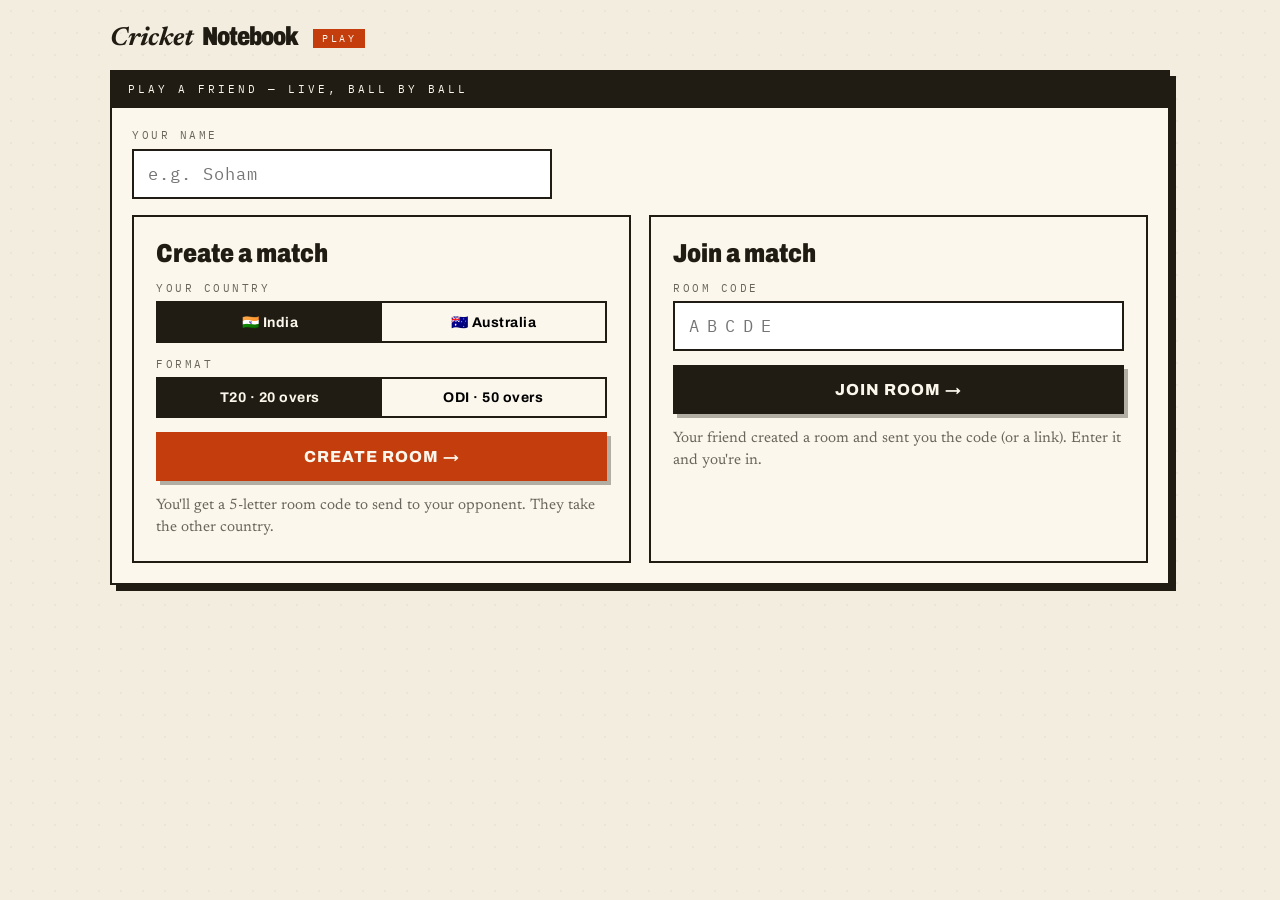
==== play.html @ 0487ade1 "Add two-player online PLAY mode: squads, step engine, Firebase rooms, landing page - squads.js: 50 a" ====
<!DOCTYPE html>
<html lang="en">
<head>
<meta charset="UTF-8">
<meta name="viewport" content="width=device-width, initial-scale=1.0">
<title>Play — Cricket Notebook</title>
<link rel="preconnect" href="https://fonts.googleapis.com">
<link rel="preconnect" href="https://fonts.gstatic.com" crossorigin>
<link href="https://fonts.googleapis.com/css2?family=Archivo:wdth,wght@62..125,400..900&family=Newsreader:ital,opsz,wght@0,6..72,400..700;1,6..72,400..700&family=IBM+Plex+Mono:wght@400;500;600&display=swap" rel="stylesheet">
<link rel="stylesheet" href="play.css">
</head>
<body>
<div class="wrap">

  <header class="top">
    <a class="brand" href="index.html">
      <span class="t1">Cricket</span><span class="t2">Notebook</span>
      <span class="mode-chip">PLAY</span>
    </a>
    <div class="room-chip" id="room-chip" style="display:none">
      ROOM <b id="room-code-chip">—</b>
      <button id="copy-room" title="Copy invite link">⧉</button>
    </div>
  </header>

  <!-- ============ ENTRY ============ -->
  <section class="screen on" id="s-entry">
    <div class="panel">
      <div class="panel-cap">PLAY A FRIEND — LIVE, BALL BY BALL</div>
      <div class="panel-body" style="display:flex;flex-direction:column;gap:16px">
        <label style="display:flex;flex-direction:column;gap:7px;max-width:420px">
          <span class="klabel">YOUR NAME</span>
          <input id="name-input" class="cn-input" maxlength="18" placeholder="e.g. Soham">
        </label>
        <div class="split">
          <div class="entry-card panel" style="box-shadow:none;border-width:2px">
            <h2>Create a match</h2>
            <div style="display:flex;flex-direction:column;gap:6px">
              <span class="klabel">YOUR COUNTRY</span>
              <div class="seg" id="seg-country">
                <button data-v="India" class="sel">🇮🇳 India</button>
                <button data-v="Australia">🇦🇺 Australia</button>
              </div>
            </div>
            <div style="display:flex;flex-direction:column;gap:6px">
              <span class="klabel">FORMAT</span>
              <div class="seg" id="seg-format">
                <button data-v="T20" class="sel">T20 · 20 overs</button>
                <button data-v="ODI">ODI · 50 overs</button>
              </div>
            </div>
            <button class="btn hot" id="create-btn">CREATE ROOM →</button>
            <p class="hint">You'll get a 5-letter room code to send to your opponent. They take the other country.</p>
          </div>
          <div class="entry-card panel" style="box-shadow:none;border-width:2px">
            <h2>Join a match</h2>
            <div style="display:flex;flex-direction:column;gap:6px">
              <span class="klabel">ROOM CODE</span>
              <input id="join-code" class="cn-input" maxlength="5" placeholder="ABCDE" style="letter-spacing:8px;text-transform:uppercase">
            </div>
            <button class="btn" id="join-btn">JOIN ROOM →</button>
            <p class="hint">Your friend created a room and sent you the code (or a link). Enter it and you're in.</p>
          </div>
        </div>
      </div>
    </div>
  </section>

  <!-- ============ LOBBY ============ -->
  <section class="screen" id="s-lobby">
    <div class="panel">
      <div class="panel-cap">MATCH LOBBY — <span id="lobby-format"></span></div>
      <div class="lobby-players">
        <div class="lp p1" id="lp1"><span class="who">PLAYER 1</span><div class="nm">—</div><div class="ct">—</div></div>
        <div class="lobby-vs">vs</div>
        <div class="lp p2 empty" id="lp2"><span class="who">PLAYER 2</span><div class="nm">waiting…</div><div class="ct">share the code ↓</div></div>
      </div>
      <div class="share-row">
        <div class="share-code" id="share-code">—</div>
        <button class="btn ghost" id="copy-link-btn">Copy invite link</button>
      </div>
      <div class="waiting-inline" id="lobby-wait"><span class="spin3"><i></i><i></i><i></i></span> waiting for your opponent to join…</div>
    </div>
  </section>

  <!-- ============ SQUAD PICK ============ -->
  <section class="screen" id="s-squad">
    <div class="panel">
      <div class="panel-cap" id="squad-cap">PICK YOUR XI</div>
      <div class="panel-body squad-head">
        <div>
          <div class="h-serif" style="font-size:24px" id="squad-title">Your 25-man squad</div>
          <div class="hint">Tap 11 players. You need a wicketkeeper, and remember: <b>low bowling number = better bowler</b>. Numbers show your picking order — that's the batting order draft (you can fix it next).</div>
        </div>
        <div class="pick-count"><b id="pick-n">0</b>/11 PICKED</div>
      </div>
      <div class="squad-grid" id="squad-grid"></div>
      <div class="squad-foot">
        <span class="warn" id="squad-warn"></span>
        <button class="btn hot" id="squad-next" disabled>SET BATTING ORDER →</button>
      </div>
    </div>
  </section>

  <!-- ============ BATTING ORDER ============ -->
  <section class="screen" id="s-order">
    <div class="panel">
      <div class="panel-cap">BATTING ORDER</div>
      <div class="panel-body">
        <div class="h-serif" style="font-size:24px">Who walks out first?</div>
        <div class="hint">Use ▲▼ to arrange 1–11. Your openers face the new ball; keep a finisher for the death.</div>
      </div>
      <div class="order-list" id="order-list"></div>
      <div class="squad-foot">
        <button class="btn ghost" id="order-back">← BACK TO SQUAD</button>
        <button class="btn hot" id="order-confirm">CONFIRM XI ✓</button>
      </div>
    </div>
  </section>

  <!-- ============ WAIT FOR OPPONENT XI ============ -->
  <section class="screen" id="s-waitxi">
    <div class="panel">
      <div class="panel-cap">XI LOCKED IN</div>
      <div class="waiting-inline" style="padding:44px 20px"><span class="spin3"><i></i><i></i><i></i></span>
        <span id="waitxi-line">waiting for your opponent to pick their XI…</span></div>
    </div>
  </section>

  <!-- ============ TOSS ============ -->
  <section class="screen" id="s-toss">
    <div class="panel">
      <div class="panel-cap">THE TOSS</div>
      <div class="toss-stage">
        <div class="coin" id="coin">🪙</div>
        <div class="toss-res" id="toss-res">…</div>
        <div class="toss-btns" id="toss-btns" style="display:none">
          <button class="btn hot big" id="choose-bat">BAT FIRST</button>
          <button class="btn big" id="choose-bowl">BOWL FIRST</button>
        </div>
        <div class="waiting-inline" id="toss-wait" style="display:none"><span class="spin3"><i></i><i></i><i></i></span> waiting for their call…</div>
      </div>
    </div>
  </section>

  <!-- ============ PLAY ============ -->
  <section class="screen" id="s-play">
    <div class="turn-banner" id="turn-banner"><span class="dotp"></span><span id="turn-main">—</span><small id="turn-sub"></small></div>

    <div class="score-strip">
      <div class="score-cell hero">
        <span class="klabel" id="sc-team">BATTING</span>
        <span class="v" id="sc-score">0/0</span>
      </div>
      <div class="score-cell"><span class="klabel">OVERS</span><span class="v" id="sc-overs">0.0 <small id="sc-maxov"></small></span></div>
      <div class="score-cell"><span class="klabel">RUN RATE</span><span class="v" id="sc-rr">—</span></div>
      <div class="score-cell" id="sc-target-cell" style="display:none"><span class="klabel">NEED</span><span class="v" id="sc-need">—</span></div>
      <div class="score-cell"><span class="klabel">PHASE</span><span class="v" style="font-size:16px;padding-top:5px" id="sc-phase">—</span></div>
    </div>

    <div class="play-grid">
      <div style="display:flex;flex-direction:column;gap:18px">
        <div class="panel">
          <div class="panel-cap">AT THE CREASE</div>
          <div class="crease">
            <div class="bat-card striker" id="bc-striker">
              <span class="onstrike">ON STRIKE</span>
              <div class="nm" id="bs-name">—</div>
              <div class="rn"><span id="bs-runs">0</span><small> (<span id="bs-balls">0</span>)</small></div>
              <div class="pbar"><div class="lbl"><span>TOTAL STRIKES</span><span id="bs-cap">0/0</span></div><div class="track"><i id="bs-capbar"></i></div></div>
              <div class="pbar vsb"><div class="lbl"><span>VS THIS BOWLER</span><span id="bs-vs">0/0</span></div><div class="track"><i id="bs-vsbar"></i></div></div>
            </div>
            <div class="bat-card" id="bc-partner">
              <div class="nm" id="bp-name">—</div>
              <div class="rn"><span id="bp-runs">0</span><small> (<span id="bp-balls">0</span>)</small></div>
              <div class="pbar"><div class="lbl"><span>TOTAL STRIKES</span><span id="bp-cap">0/0</span></div><div class="track"><i id="bp-capbar"></i></div></div>
            </div>
          </div>
          <div class="bowler-line">
            <span class="klabel">BOWLING</span>
            <span class="bw" id="bl-name">—</span>
            <span class="fig" id="bl-fig"></span>
            <span style="flex:1"></span>
            <span class="phase-pill" id="phase-pill">—</span>
          </div>
        </div>

        <div class="panel">
          <div class="panel-cap">BALL BY BALL</div>
          <div class="feed" id="feed"></div>
        </div>
      </div>

      <div style="display:flex;flex-direction:column;gap:18px">
        <div class="panel">
          <div class="panel-cap" id="action-cap">NEXT BALL</div>
          <div class="action-panel">
            <button id="face-btn" disabled>
              <span class="ring"></span><span class="core"></span>
              <span id="face-label">FACE BALL</span>
              <small id="face-sub">charging…</small>
            </button>
            <div class="await-line" id="await-line"></div>
          </div>
        </div>
        <div class="panel">
          <div class="panel-cap">MATCH SITUATION</div>
          <div class="panel-body" style="font-family:'Newsreader',serif;font-size:15.5px;line-height:1.55" id="situation">—</div>
        </div>
      </div>
    </div>
  </section>

  <!-- ============ INNINGS BREAK ============ -->
  <section class="screen" id="s-break">
    <div class="panel">
      <div class="panel-cap">INNINGS BREAK</div>
      <div class="break-stage">
        <div class="result-wm" id="break-kick">First innings closed</div>
        <div class="big-num" id="break-score">—</div>
        <div class="h-serif" style="font-size:20px" id="break-line">—</div>
        <button class="btn hot big" id="break-continue" style="display:none">START THE CHASE →</button>
        <div class="waiting-inline" id="break-wait" style="display:none"><span class="spin3"><i></i><i></i><i></i></span> waiting for the chasing side…</div>
      </div>
      <div class="panel-body" id="break-card"></div>
    </div>
  </section>

  <!-- ============ RESULT ============ -->
  <section class="screen" id="s-result">
    <div class="panel">
      <div class="panel-cap">MATCH RESULT</div>
      <div class="break-stage">
        <div class="result-wm">FULL TIME</div>
        <div class="big-num" id="res-title">—</div>
        <div class="h-serif" style="font-size:22px" id="res-sub">—</div>
        <a class="btn hot big" href="play.html" style="text-decoration:none">PLAY AGAIN →</a>
      </div>
      <div class="panel-body" id="res-cards"></div>
    </div>
  </section>
</div>

<!-- ============ BOWLER PICK MODAL ============ -->
<div id="bowl-modal">
  <div class="bowl-box">
    <div class="panel-cap">PICK YOUR BOWLER — OVER <span id="bowl-over">1</span></div>
    <div class="bowl-list" id="bowl-list"></div>
  </div>
</div>

<!-- ============ DELIVERY ANIMATION ============ -->
<div id="delivery">
  <div class="dl-stage">
    <div class="dl-line" id="dl-line">THE BOWLER TURNS AT THE TOP OF HIS MARK…</div>
    <div class="dl-pitch">
      <div class="dl-strip"></div>
      <div class="dl-crease l"></div><div class="dl-crease r"></div>
      <div class="stumps l"><i></i><i></i><i></i></div>
      <div class="stumps r"><i></i><i></i><i></i></div>
      <div class="dl-bowler"></div>
      <div class="dl-ball"></div>
    </div>
    <div class="dice-pair"><div class="dl-die" id="dl-d1">·</div><div class="dl-die" id="dl-d2">·</div></div>
    <div class="dl-result" id="dl-result">—</div>
    <div class="dl-sub" id="dl-sub"></div>
  </div>
</div>

<div id="net-loader"><div class="ldr-ball"></div><div class="ldr-line" id="net-line">CONNECTING…</div></div>
<div class="toast" id="toast"></div>

<script src="teams.js"></script>
<script src="engine.js"></script>
<script src="squads.js"></script>
<script src="playengine.js"></script>
<script src="net.js"></script>
<script src="play.js"></script>
</body>
</html>
---- play.css ----
/* ============================================================================
   Cricket Notebook — PLAY mode styles.
   Editorial theme shared with the sim (cream paper / ink / burnt orange), plus
   role colors: Player 1 = gold, Player 2 = blue. The whole screen is framed in
   the color of whoever must act — it should never be unclear whose turn it is.
   ========================================================================== */
:root{
  --paper:#F3EDDF; --card:#FBF7EC; --ink:#211C13; --orange:#C43D0C; --orange-hot:#E8532A;
  --gold:#D99000; --blue:#1849C6; --blue-pale:#5B7FE0;
  --rule:#211C1322; --muted:#211C13AA; --faint:#211C1355;
  --p1:#D99000; --p2:#1849C6;
  --me:var(--p1);
}
*{margin:0;padding:0;box-sizing:border-box}
html,body{min-height:100%}
body{
  background:var(--paper); color:var(--ink);
  font-family:"Archivo",system-ui,sans-serif;
  background-image:radial-gradient(#211C130A 1px, transparent 1px);
  background-size:22px 22px;
  padding-bottom:40px;
}
button{font-family:inherit;cursor:pointer}
input,select{font-family:inherit}

/* ---------- whose-turn frame: an unmissable colored border on the viewport --- */
body[data-turncolor="p1"]::after, body[data-turncolor="p2"]::after{
  content:""; position:fixed; inset:0; pointer-events:none; z-index:40;
  border:6px solid var(--p1);
  box-shadow:inset 0 0 34px -12px var(--p1);
  animation:framePulse 2.2s ease-in-out infinite;
}
body[data-turncolor="p2"]::after{ border-color:var(--p2); box-shadow:inset 0 0 34px -12px var(--p2); }
@keyframes framePulse{0%,100%{opacity:.95}50%{opacity:.55}}
@media (prefers-reduced-motion: reduce){ body::after{animation:none !important} }

.wrap{width:min(1060px,94vw);margin:0 auto;display:flex;flex-direction:column;gap:18px;padding-top:22px}

/* ---------- header ---------- */
header.top{display:flex;align-items:center;justify-content:space-between;gap:14px;flex-wrap:wrap}
.brand{display:flex;align-items:baseline;gap:9px;text-decoration:none;color:var(--ink)}
.brand .t1{font-family:"Newsreader",serif;font-style:italic;font-weight:700;font-size:26px}
.brand .t2{font-weight:900;font-size:26px;letter-spacing:-1px;font-stretch:75%}
.brand .mode-chip{font-family:"IBM Plex Mono",monospace;font-size:10px;letter-spacing:2.5px;background:var(--orange);color:var(--card);padding:3px 9px;margin-left:6px;transform:translateY(-3px)}
.room-chip{font-family:"IBM Plex Mono",monospace;font-size:12px;letter-spacing:2px;border:1.5px solid var(--ink);background:var(--card);padding:7px 12px;display:flex;gap:10px;align-items:center}
.room-chip b{font-size:15px;letter-spacing:4px}
.room-chip button{border:none;background:none;font-size:14px;padding:0 2px}

/* ---------- stage screens ---------- */
.screen{display:none;flex-direction:column;gap:18px}
.screen.on{display:flex}
.panel{border:2px solid var(--ink);background:var(--card);box-shadow:6px 6px 0 var(--ink)}
.panel-cap{font-family:"IBM Plex Mono",monospace;font-size:11px;letter-spacing:3px;border-bottom:2px solid var(--ink);padding:10px 16px;background:var(--ink);color:var(--card)}
.panel-body{padding:20px}

.h-serif{font-family:"Newsreader",serif;font-style:italic;font-weight:700}
.klabel{font-family:"IBM Plex Mono",monospace;font-size:11px;letter-spacing:2.5px;color:var(--muted);text-transform:uppercase}
.cn-input{
  border:2px solid var(--ink);background:#fff;padding:12px 14px;font-size:17px;width:100%;
  font-family:"IBM Plex Mono",monospace;letter-spacing:1px;
}
.cn-input:focus{outline:3px solid var(--gold)}
.btn{
  border:2px solid var(--ink);background:var(--ink);color:var(--card);
  font-weight:800;font-size:16px;letter-spacing:1px;padding:14px 22px;
  box-shadow:4px 4px 0 #211C1355;transition:transform .1s;
}
.btn:hover{transform:translate(-1px,-1px)}
.btn:active{transform:translate(2px,2px);box-shadow:none}
.btn:disabled{opacity:.4;cursor:not-allowed;transform:none}
.btn.hot{background:var(--orange);border-color:var(--orange)}
.btn.ghost{background:var(--card);color:var(--ink)}
.btn.big{font-size:19px;padding:18px 30px}

/* ---------- entry ---------- */
#s-entry .split{display:grid;grid-template-columns:1fr 1fr;gap:18px}
@media (max-width:760px){#s-entry .split{grid-template-columns:1fr}}
.entry-card{display:flex;flex-direction:column;gap:14px;padding:22px}
.entry-card h2{font-weight:900;font-size:26px;font-stretch:80%}
.seg{display:flex;border:2px solid var(--ink);overflow:hidden}
.seg button{flex:1;padding:11px 6px;background:var(--card);border:none;font-weight:700;font-size:14px;letter-spacing:.5px}
.seg button.sel{background:var(--ink);color:var(--card)}
.hint{font-family:"Newsreader",serif;font-size:15px;color:var(--muted);line-height:1.45}

/* ---------- lobby ---------- */
.lobby-players{display:grid;grid-template-columns:1fr auto 1fr;gap:16px;align-items:center;padding:26px 20px}
.lp{border:2px solid var(--ink);padding:18px;text-align:center;background:#fff;position:relative}
.lp .who{font-family:"IBM Plex Mono",monospace;font-size:10px;letter-spacing:2.5px;position:absolute;top:-11px;left:12px;padding:2px 8px;color:var(--card)}
.lp.p1 .who{background:var(--p1)} .lp.p2 .who{background:var(--p2)}
.lp .nm{font-weight:900;font-size:22px;margin-top:4px}
.lp .ct{font-family:"Newsreader",serif;font-style:italic;color:var(--muted);margin-top:2px}
.lp.empty{border-style:dashed;color:var(--faint)}
.lobby-vs{font-family:"Newsreader",serif;font-style:italic;font-size:22px}
.share-row{display:flex;gap:10px;align-items:center;justify-content:center;padding:0 20px 22px;flex-wrap:wrap}
.share-code{font-family:"IBM Plex Mono",monospace;font-size:34px;letter-spacing:10px;border:2px dashed var(--ink);padding:10px 20px;background:#fff}

/* ---------- squad picker ---------- */
.squad-head{display:flex;justify-content:space-between;align-items:center;gap:10px;flex-wrap:wrap}
.pick-count{font-family:"IBM Plex Mono",monospace;font-size:14px;letter-spacing:2px}
.pick-count b{font-size:20px;color:var(--orange)}
.squad-grid{display:grid;grid-template-columns:repeat(auto-fill,minmax(186px,1fr));gap:10px;padding:16px}
.pcard{
  border:2px solid var(--ink);background:#fff;padding:10px 12px;display:flex;flex-direction:column;gap:5px;
  cursor:pointer;user-select:none;position:relative;transition:transform .08s;
}
.pcard:hover{transform:translateY(-2px)}
.pcard.sel{background:var(--ink);color:var(--card)}
.pcard.sel .pr{color:var(--card)}
.pcard .nm{font-weight:800;font-size:14.5px;line-height:1.15;min-height:33px}
.pcard .pr{display:flex;gap:10px;font-family:"IBM Plex Mono",monospace;font-size:11.5px;color:var(--muted)}
.pcard .tag{position:absolute;top:8px;right:8px;font-family:"IBM Plex Mono",monospace;font-size:9px;letter-spacing:1.5px;padding:2px 6px;border:1px solid currentColor}
.pcard .num{position:absolute;bottom:8px;right:10px;font-family:"IBM Plex Mono",monospace;font-size:12px;color:var(--gold);font-weight:600}
.squad-foot{display:flex;justify-content:space-between;align-items:center;gap:12px;padding:0 16px 16px;flex-wrap:wrap}
.warn{font-family:"Newsreader",serif;font-style:italic;color:var(--orange);font-size:15px}

/* ---------- batting order ---------- */
.order-list{display:flex;flex-direction:column;gap:6px;padding:16px;max-width:560px}
.orow{display:flex;align-items:center;gap:12px;border:2px solid var(--ink);background:#fff;padding:8px 12px}
.orow .pos{font-family:"IBM Plex Mono",monospace;width:26px;font-size:15px;color:var(--orange);font-weight:600}
.orow .nm{flex:1;font-weight:800;font-size:15.5px}
.orow .pr{font-family:"IBM Plex Mono",monospace;font-size:11px;color:var(--muted)}
.orow .mv{display:flex;gap:4px}
.orow .mv button{border:1.5px solid var(--ink);background:var(--card);width:32px;height:30px;font-size:14px}
.orow .mv button:disabled{opacity:.25}

/* ---------- toss ---------- */
.toss-stage{display:flex;flex-direction:column;align-items:center;gap:22px;padding:40px 20px;text-align:center}
.coin{
  width:110px;height:110px;border-radius:50%;border:3px solid var(--ink);
  background:radial-gradient(circle at 35% 30%, #F5C64E, var(--gold) 70%);
  display:flex;align-items:center;justify-content:center;
  font-family:"Newsreader",serif;font-style:italic;font-weight:700;font-size:20px;
  animation:flip 1.1s cubic-bezier(.4,0,.6,1) 2;
}
@keyframes flip{0%{transform:rotateX(0)}100%{transform:rotateX(720deg)}}
.toss-res{font-size:26px;font-weight:900;font-stretch:80%}
.toss-btns{display:flex;gap:14px}

/* ---------- play screen ---------- */
.turn-banner{
  border:2px solid var(--ink);padding:13px 18px;display:flex;align-items:center;gap:14px;
  font-weight:900;font-size:17px;letter-spacing:.4px;color:#fff;
  box-shadow:4px 4px 0 var(--ink);
}
.turn-banner .dotp{width:12px;height:12px;border-radius:50%;background:#fff;animation:framePulse 1.4s infinite}
.turn-banner small{font-weight:500;font-family:"Newsreader",serif;font-style:italic;font-size:14.5px;opacity:.9;letter-spacing:0}

.score-strip{display:flex;gap:0;border:2px solid var(--ink);background:var(--card);box-shadow:6px 6px 0 var(--ink);flex-wrap:wrap}
.score-cell{padding:14px 20px;border-right:1.5px solid var(--rule);display:flex;flex-direction:column;gap:3px;flex:1;min-width:120px}
.score-cell .v{font-weight:900;font-size:26px;font-stretch:85%;white-space:nowrap}
.score-cell .v small{font-size:15px;color:var(--muted);font-weight:600}
.score-cell.hero{background:var(--ink);color:var(--card)}
.score-cell.hero .klabel{color:#F3EDDF99}

.play-grid{display:grid;grid-template-columns:1fr 340px;gap:18px;align-items:start}
@media (max-width:900px){.play-grid{grid-template-columns:1fr}}

/* crease cards */
.crease{display:grid;grid-template-columns:1fr 1fr;gap:12px;padding:16px}
@media (max-width:560px){.crease{grid-template-columns:1fr}}
.bat-card{border:2px solid var(--ink);background:#fff;padding:12px 14px;display:flex;flex-direction:column;gap:8px;position:relative}
.bat-card.striker{outline:3px solid var(--gold);outline-offset:2px}
.bat-card .nm{font-weight:900;font-size:17px}
.bat-card .rn{font-weight:900;font-size:26px}
.bat-card .rn small{font-size:13px;color:var(--muted);font-weight:500}
.onstrike{font-family:"IBM Plex Mono",monospace;font-size:9px;letter-spacing:2px;background:var(--gold);color:var(--ink);padding:2px 7px;position:absolute;top:-10px;right:10px}
.pbar{display:flex;flex-direction:column;gap:3px}
.pbar .lbl{display:flex;justify-content:space-between;font-family:"IBM Plex Mono",monospace;font-size:10px;letter-spacing:1.2px;color:var(--muted)}
.pbar .track{height:7px;border:1.5px solid var(--ink);background:var(--paper)}
.pbar .track i{display:block;height:100%;background:var(--orange);transition:width .35s}
.pbar.vsb .track i{background:var(--blue-pale)}

.bowler-line{display:flex;align-items:center;gap:12px;padding:0 16px 14px;flex-wrap:wrap}
.bowler-line .bw{font-weight:900;font-size:17px}
.bowler-line .fig{font-family:"IBM Plex Mono",monospace;font-size:12.5px;color:var(--muted)}
.phase-pill{font-family:"IBM Plex Mono",monospace;font-size:10px;letter-spacing:2px;padding:3px 9px;border:1.5px solid var(--ink)}
.phase-pill.pp{background:var(--gold);border-color:var(--gold);color:var(--ink)}
.phase-pill.death{background:var(--orange);border-color:var(--orange);color:#fff}

/* ---------- the FACE BALL charged button ---------- */
.action-panel{display:flex;flex-direction:column;align-items:center;gap:14px;padding:22px 16px;text-align:center}
#face-btn{
  width:158px;height:158px;border-radius:50%;border:none;position:relative;
  background:var(--paper);
  display:flex;align-items:center;justify-content:center;flex-direction:column;gap:4px;
  font-weight:900;font-size:19px;letter-spacing:.5px;color:var(--ink);
  transition:transform .1s;
}
#face-btn .ring{position:absolute;inset:0;border-radius:50%;
  background:conic-gradient(var(--me) calc(var(--chg,0)*1turn), #211C1320 0);
  -webkit-mask:radial-gradient(farthest-side, transparent calc(100% - 11px), #000 calc(100% - 10px));
          mask:radial-gradient(farthest-side, transparent calc(100% - 11px), #000 calc(100% - 10px));
}
#face-btn .core{position:absolute;inset:13px;border-radius:50%;border:2px solid var(--ink);background:var(--card);box-shadow:0 4px 0 #0002;transition:background .2s}
#face-btn span{position:relative;z-index:1}
#face-btn small{position:relative;z-index:1;font-family:"IBM Plex Mono",monospace;font-size:9px;letter-spacing:.8px;color:var(--muted);font-weight:500;max-width:104px;line-height:1.35}
#face-btn.ready:not(:disabled){cursor:pointer}
#face-btn.ready:not(:disabled) .core{background:var(--me);border-color:var(--ink)}
#face-btn.ready:not(:disabled) span{color:#fff}
#face-btn.ready:not(:disabled) small{color:#FFFFFFCC}
#face-btn.ready:not(:disabled):hover{transform:scale(1.04)}
#face-btn.ready:not(:disabled):active{transform:scale(.96)}
#face-btn:disabled{cursor:default}
#face-btn.ready:not(:disabled){animation:readyPulse 1.6s ease-in-out infinite}
@keyframes readyPulse{0%,100%{filter:drop-shadow(0 0 0px var(--me))}50%{filter:drop-shadow(0 0 14px var(--me))}}
.await-line{font-family:"Newsreader",serif;font-style:italic;font-size:16px;color:var(--muted);min-height:22px}

/* ---------- commentary feed ---------- */
.feed{display:flex;flex-direction:column;gap:0;max-height:420px;overflow-y:auto}
.fitem{display:flex;gap:12px;padding:10px 16px;border-bottom:1px solid var(--rule);font-size:14px;align-items:baseline}
.fitem .ov{font-family:"IBM Plex Mono",monospace;font-size:11.5px;color:var(--muted);min-width:38px}
.fitem .tx{flex:1;font-family:"Newsreader",serif;font-size:15px;line-height:1.4}
.fitem .badge{font-family:"IBM Plex Mono",monospace;font-size:10.5px;padding:2px 7px;letter-spacing:1px;white-space:nowrap}
.badge.runs4{background:var(--gold);color:var(--ink)} .badge.runs6{background:var(--orange);color:#fff}
.badge.wkt{background:#A31111;color:#fff} .badge.strike{background:#211C13;color:#F3EDDF} .badge.dot{border:1px solid var(--rule);color:var(--muted)}
.fitem.wicket{background:#A311110D}

/* ---------- delivery animation overlay ---------- */
#delivery{position:fixed;inset:0;z-index:60;display:none;align-items:center;justify-content:center;background:#211C13E6}
#delivery.on{display:flex}
.dl-stage{width:min(660px,92vw);display:flex;flex-direction:column;gap:26px;align-items:center}
.dl-pitch{
  width:100%;height:120px;position:relative;overflow:visible;
  background:linear-gradient(#7A9455,#69834A);border:3px solid #F3EDDF33;border-radius:10px;
}
.dl-strip{position:absolute;left:8%;right:8%;top:38px;height:44px;background:#C9B27A;border-radius:4px}
.dl-crease{position:absolute;top:34px;height:52px;width:3px;background:#F3EDDFDD}
.dl-crease.l{left:14%}.dl-crease.r{right:14%}
.stumps{position:absolute;top:30px;display:flex;gap:3px}
.stumps.l{left:calc(14% - 14px)}.stumps.r{right:calc(14% - 14px)}
.stumps i{width:4px;height:26px;background:#F3EDDF;display:block;transition:transform .5s cubic-bezier(.3,0,.4,1.4)}
#delivery.smash .stumps.r i:nth-child(1){transform:rotate(-58deg) translateY(-14px)}
#delivery.smash .stumps.r i:nth-child(2){transform:rotate(24deg) translate(10px,-18px)}
#delivery.smash .stumps.r i:nth-child(3){transform:rotate(70deg) translateY(-10px)}
.dl-bowler{
  position:absolute;top:44px;left:-30px;width:26px;height:26px;border-radius:50%;
  background:var(--paper);border:3px solid var(--ink);
}
#delivery.running .dl-bowler{animation:runup 1.05s cubic-bezier(.45,0,.9,.6) forwards}
@keyframes runup{0%{left:-30px}100%{left:16%}}
.dl-ball{
  position:absolute;top:54px;left:17%;width:13px;height:13px;border-radius:50%;
  background:radial-gradient(circle at 35% 30%, var(--orange-hot), var(--orange) 70%);
  opacity:0;
}
#delivery.flying .dl-ball{animation:deliver .62s cubic-bezier(.3,.4,.6,1) .95s forwards}
@keyframes deliver{0%{opacity:1;left:17%;top:50px}55%{top:66px}100%{opacity:1;left:80%;top:56px}}
#delivery.hit-six .dl-ball{animation:deliver .62s cubic-bezier(.3,.4,.6,1) .95s forwards, sixfly .8s cubic-bezier(.2,.5,.4,1) 1.62s forwards}
@keyframes sixfly{0%{left:80%;top:56px;opacity:1}100%{left:104%;top:-90px;opacity:1;transform:scale(.5)}}
#delivery.hit-four .dl-ball{animation:deliver .62s cubic-bezier(.3,.4,.6,1) .95s forwards, fourrace .7s linear 1.62s forwards}
@keyframes fourrace{0%{left:80%;top:56px}100%{left:106%;top:88px}}
.dl-line{font-family:"IBM Plex Mono",monospace;font-size:13px;letter-spacing:3px;color:#F3EDDFBB;min-height:18px;text-transform:uppercase}
.dl-result{
  font-weight:900;font-size:70px;letter-spacing:-1px;color:#F3EDDF;font-stretch:80%;
  opacity:0;transform:scale(.6);min-height:86px;display:flex;align-items:center;text-align:center;
}
#delivery.reveal .dl-result{animation:slam .5s cubic-bezier(.2,1.4,.4,1) forwards}
@keyframes slam{0%{opacity:0;transform:scale(2.4)}60%{opacity:1;transform:scale(.92)}100%{opacity:1;transform:scale(1)}}
.dl-result.six{color:var(--orange-hot)} .dl-result.four{color:var(--gold)} .dl-result.wkt{color:#FF5D5D}
.dl-sub{font-family:"Newsreader",serif;font-style:italic;font-size:18px;color:#F3EDDFAA;opacity:0;min-height:26px}
#delivery.reveal .dl-sub{animation:fadeup .4s ease .25s forwards}
@keyframes fadeup{to{opacity:1}}
#delivery.reveal.shake .dl-stage{animation:shake .4s}
@keyframes shake{0%,100%{transform:translate(0)}20%{transform:translate(-7px,3px)}40%{transform:translate(6px,-4px)}60%{transform:translate(-4px,2px)}80%{transform:translate(3px,-2px)}}
.dice-pair{display:flex;gap:10px;opacity:0}
#delivery.reveal .dice-pair{animation:fadeup .4s ease .15s forwards}
.dl-die{width:34px;height:34px;border-radius:7px;background:#F3EDDF;color:var(--ink);display:flex;align-items:center;justify-content:center;font-weight:900;font-size:19px}
@media (prefers-reduced-motion: reduce){
  #delivery *{animation-duration:.01s !important;animation-delay:0s !important}
}

/* ---------- bowler pick modal ---------- */
#bowl-modal{position:fixed;inset:0;z-index:55;display:none;align-items:center;justify-content:center;background:#211C1399;padding:16px}
#bowl-modal.on{display:flex}
.bowl-box{width:min(560px,94vw);max-height:86vh;overflow:auto;border:2px solid var(--ink);background:var(--card);box-shadow:8px 8px 0 var(--ink)}
.bowl-list{display:flex;flex-direction:column;gap:8px;padding:16px}
.bowl-opt{display:flex;align-items:center;gap:12px;border:2px solid var(--ink);background:#fff;padding:11px 14px;text-align:left;font-size:15px}
.bowl-opt:hover{background:var(--gold);}
.bowl-opt .nm{font-weight:800;flex:1}
.bowl-opt .fig{font-family:"IBM Plex Mono",monospace;font-size:12px;color:var(--muted)}
.bowl-opt .ty{font-family:"IBM Plex Mono",monospace;font-size:10px;letter-spacing:1.5px;border:1px solid var(--ink);padding:2px 6px}

/* ---------- innings break / result ---------- */
.break-stage{display:flex;flex-direction:column;align-items:center;gap:18px;padding:34px 18px;text-align:center}
.big-num{font-weight:900;font-size:64px;font-stretch:80%;line-height:1}
.result-wm{font-family:"Newsreader",serif;font-style:italic;font-size:22px;color:var(--muted)}

/* scorecard tables */
.ctable{width:100%;border-collapse:collapse;font-size:13.5px}
.ctable th{font-family:"IBM Plex Mono",monospace;font-size:10px;letter-spacing:1.5px;text-align:left;color:var(--muted);padding:7px 10px;border-bottom:2px solid var(--ink)}
.ctable td{padding:7px 10px;border-bottom:1px solid var(--rule)}
.ctable td.num,.ctable th.num{text-align:right;font-variant-numeric:tabular-nums;font-family:"IBM Plex Mono",monospace;font-size:12.5px}
.ctable .outrow{color:var(--muted)}
.ctable .yet{color:var(--faint)}

/* ---------- waiting / net loader ---------- */
#net-loader{position:fixed;inset:0;z-index:70;background:#F3EDDFF0;display:none;align-items:center;justify-content:center;flex-direction:column;gap:20px}
#net-loader.on{display:flex}
.ldr-ball{width:52px;height:52px;border-radius:50%;background:radial-gradient(circle at 35% 30%, var(--orange-hot), var(--orange) 65%);animation:lbounce 1.05s cubic-bezier(.3,0,.6,1) infinite;box-shadow:0 4px 0 #0002}
@keyframes lbounce{0%,100%{transform:translateY(0) rotate(0)}50%{transform:translateY(-38px) rotate(180deg)}}
.ldr-line{font-family:"IBM Plex Mono",monospace;font-size:12px;letter-spacing:2.5px;color:var(--muted);text-transform:uppercase}
.waiting-inline{display:flex;align-items:center;gap:12px;justify-content:center;padding:18px;font-family:"Newsreader",serif;font-style:italic;font-size:17px;color:var(--muted)}
.spin3{display:inline-flex;gap:4px}
.spin3 i{width:8px;height:8px;border-radius:50%;background:var(--orange);animation:blink 1.2s infinite}
.spin3 i:nth-child(2){animation-delay:.2s}.spin3 i:nth-child(3){animation-delay:.4s}
@keyframes blink{0%,100%{opacity:.25}50%{opacity:1}}
.toast{
  position:fixed;bottom:18px;left:50%;transform:translateX(-50%);z-index:80;
  background:var(--ink);color:var(--card);padding:10px 18px;font-size:14px;font-weight:600;
  border:2px solid var(--card);box-shadow:4px 4px 0 #0005;opacity:0;transition:opacity .3s;pointer-events:none;
}
.toast.on{opacity:1}
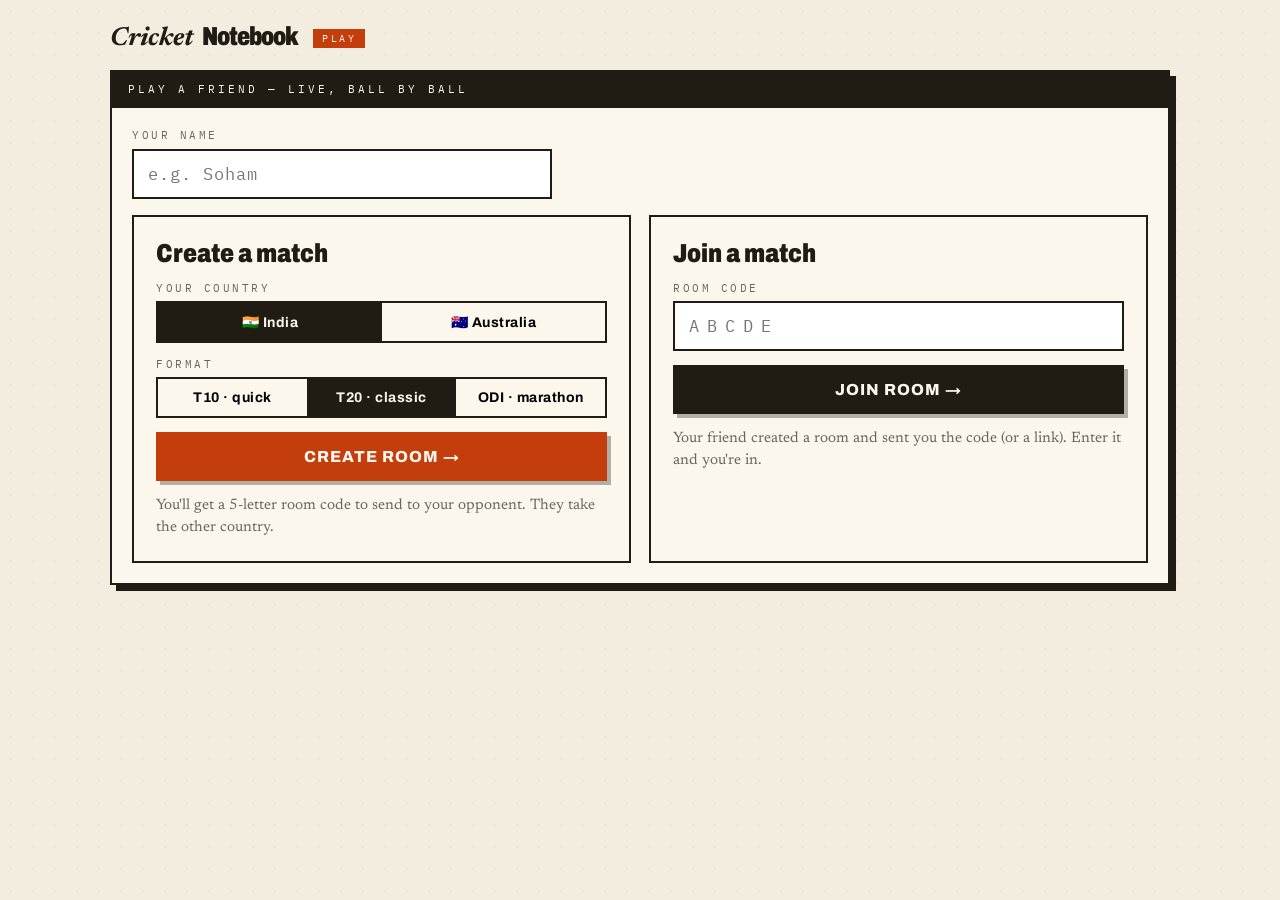
==== commit 2be06abb: "play: per-ball ATTACK/DEFEND choice, faster pacing, rematch, T10, clarity fixes Opus review round 1 " ====
--- a/play.html
+++ b/play.html
@@ -45,8 +45,9 @@
             <div style="display:flex;flex-direction:column;gap:6px">
               <span class="klabel">FORMAT</span>
               <div class="seg" id="seg-format">
-                <button data-v="T20" class="sel">T20 · 20 overs</button>
-                <button data-v="ODI">ODI · 50 overs</button>
+                <button data-v="T10">T10 · quick</button>
+                <button data-v="T20" class="sel">T20 · classic</button>
+                <button data-v="ODI">ODI · marathon</button>
               </div>
             </div>
             <button class="btn hot" id="create-btn">CREATE ROOM →</button>
@@ -90,7 +91,8 @@
       <div class="panel-body squad-head">
         <div>
           <div class="h-serif" style="font-size:24px" id="squad-title">Your 25-man squad</div>
-          <div class="hint">Tap 11 players. You need a wicketkeeper, and remember: <b>low bowling number = better bowler</b>. Numbers show your picking order — that's the batting order draft (you can fix it next).</div>
+          <div class="hint">Tap 11 players. You need a wicketkeeper, and remember: <b>low bowling number = better bowler</b>.
+            ⚡ marks <b>aggressive batsmen</b> — bigger payoffs on some rolls, bigger risks on others. You'll set the batting order next.</div>
         </div>
         <div class="pick-count"><b id="pick-n">0</b>/11 PICKED</div>
       </div>
@@ -183,6 +185,7 @@
             <span style="flex:1"></span>
             <span class="phase-pill" id="phase-pill">—</span>
           </div>
+          <div class="how-out">Strikes stack two ways — fill <b>either bar</b> and the batsman is <b>OUT</b>: the total (vs everyone) or the duel (vs this one bowler).</div>
         </div>
 
         <div class="panel">
@@ -197,9 +200,14 @@
           <div class="action-panel">
             <button id="face-btn" disabled>
               <span class="ring"></span><span class="core"></span>
-              <span id="face-label">FACE BALL</span>
+              <span id="face-label">ATTACK</span>
               <small id="face-sub">charging…</small>
             </button>
+            <button id="def-btn" disabled>🛡 DEFEND</button>
+            <div class="intent-hint">
+              <b>ATTACK</b> — singles become boundaries, but every strike hits harder.<br>
+              <b>DEFEND</b> — nothing past 2 runs, and heavy balls are partly seen off.
+            </div>
             <div class="await-line" id="await-line"></div>
           </div>
         </div>
@@ -234,7 +242,11 @@
         <div class="result-wm">FULL TIME</div>
         <div class="big-num" id="res-title">—</div>
         <div class="h-serif" style="font-size:22px" id="res-sub">—</div>
-        <a class="btn hot big" href="play.html" style="text-decoration:none">PLAY AGAIN →</a>
+        <div style="display:flex;gap:14px;flex-wrap:wrap;justify-content:center">
+          <button class="btn hot big" id="rematch-btn">⚡ REMATCH — SAME TEAMS</button>
+          <a class="btn ghost big" href="play.html" style="text-decoration:none">NEW MATCH</a>
+        </div>
+        <div class="waiting-inline" id="rematch-wait" style="display:none"><span class="spin3"><i></i><i></i><i></i></span> setting up the rematch…</div>
       </div>
       <div class="panel-body" id="res-cards"></div>
     </div>
--- a/play.css
+++ b/play.css
@@ -106,7 +106,7 @@
 .pcard:hover{transform:translateY(-2px)}
 .pcard.sel{background:var(--ink);color:var(--card)}
 .pcard.sel .pr{color:var(--card)}
-.pcard .nm{font-weight:800;font-size:14.5px;line-height:1.15;min-height:33px}
+.pcard .nm{font-weight:800;font-size:14.5px;line-height:1.15;min-height:33px;padding-right:46px}
 .pcard .pr{display:flex;gap:10px;font-family:"IBM Plex Mono",monospace;font-size:11.5px;color:var(--muted)}
 .pcard .tag{position:absolute;top:8px;right:8px;font-family:"IBM Plex Mono",monospace;font-size:9px;letter-spacing:1.5px;padding:2px 6px;border:1px solid currentColor}
 .pcard .num{position:absolute;bottom:8px;right:10px;font-family:"IBM Plex Mono",monospace;font-size:12px;color:var(--gold);font-weight:600}
@@ -204,6 +204,19 @@
 #face-btn.ready:not(:disabled){animation:readyPulse 1.6s ease-in-out infinite}
 @keyframes readyPulse{0%,100%{filter:drop-shadow(0 0 0px var(--me))}50%{filter:drop-shadow(0 0 14px var(--me))}}
 .await-line{font-family:"Newsreader",serif;font-style:italic;font-size:16px;color:var(--muted);min-height:22px}
+#def-btn{
+  border:2px solid var(--ink);background:var(--card);color:var(--ink);
+  font-weight:800;font-size:15px;letter-spacing:1px;padding:12px 26px;border-radius:999px;
+  box-shadow:3px 3px 0 #211C1355;transition:transform .1s;
+}
+#def-btn:not(:disabled):hover{transform:translate(-1px,-1px);background:var(--ink);color:var(--card)}
+#def-btn:not(:disabled):active{transform:translate(2px,2px);box-shadow:none}
+#def-btn:disabled{opacity:.35;cursor:default}
+.intent-hint{font-family:"Newsreader",serif;font-size:13.5px;line-height:1.5;color:var(--muted);max-width:270px}
+.how-out{
+  font-family:"Newsreader",serif;font-style:italic;font-size:13.5px;color:var(--muted);
+  padding:0 16px 14px;line-height:1.45;
+}
 
 /* ---------- commentary feed ---------- */
 .feed{display:flex;flex-direction:column;gap:0;max-height:420px;overflow-y:auto}
